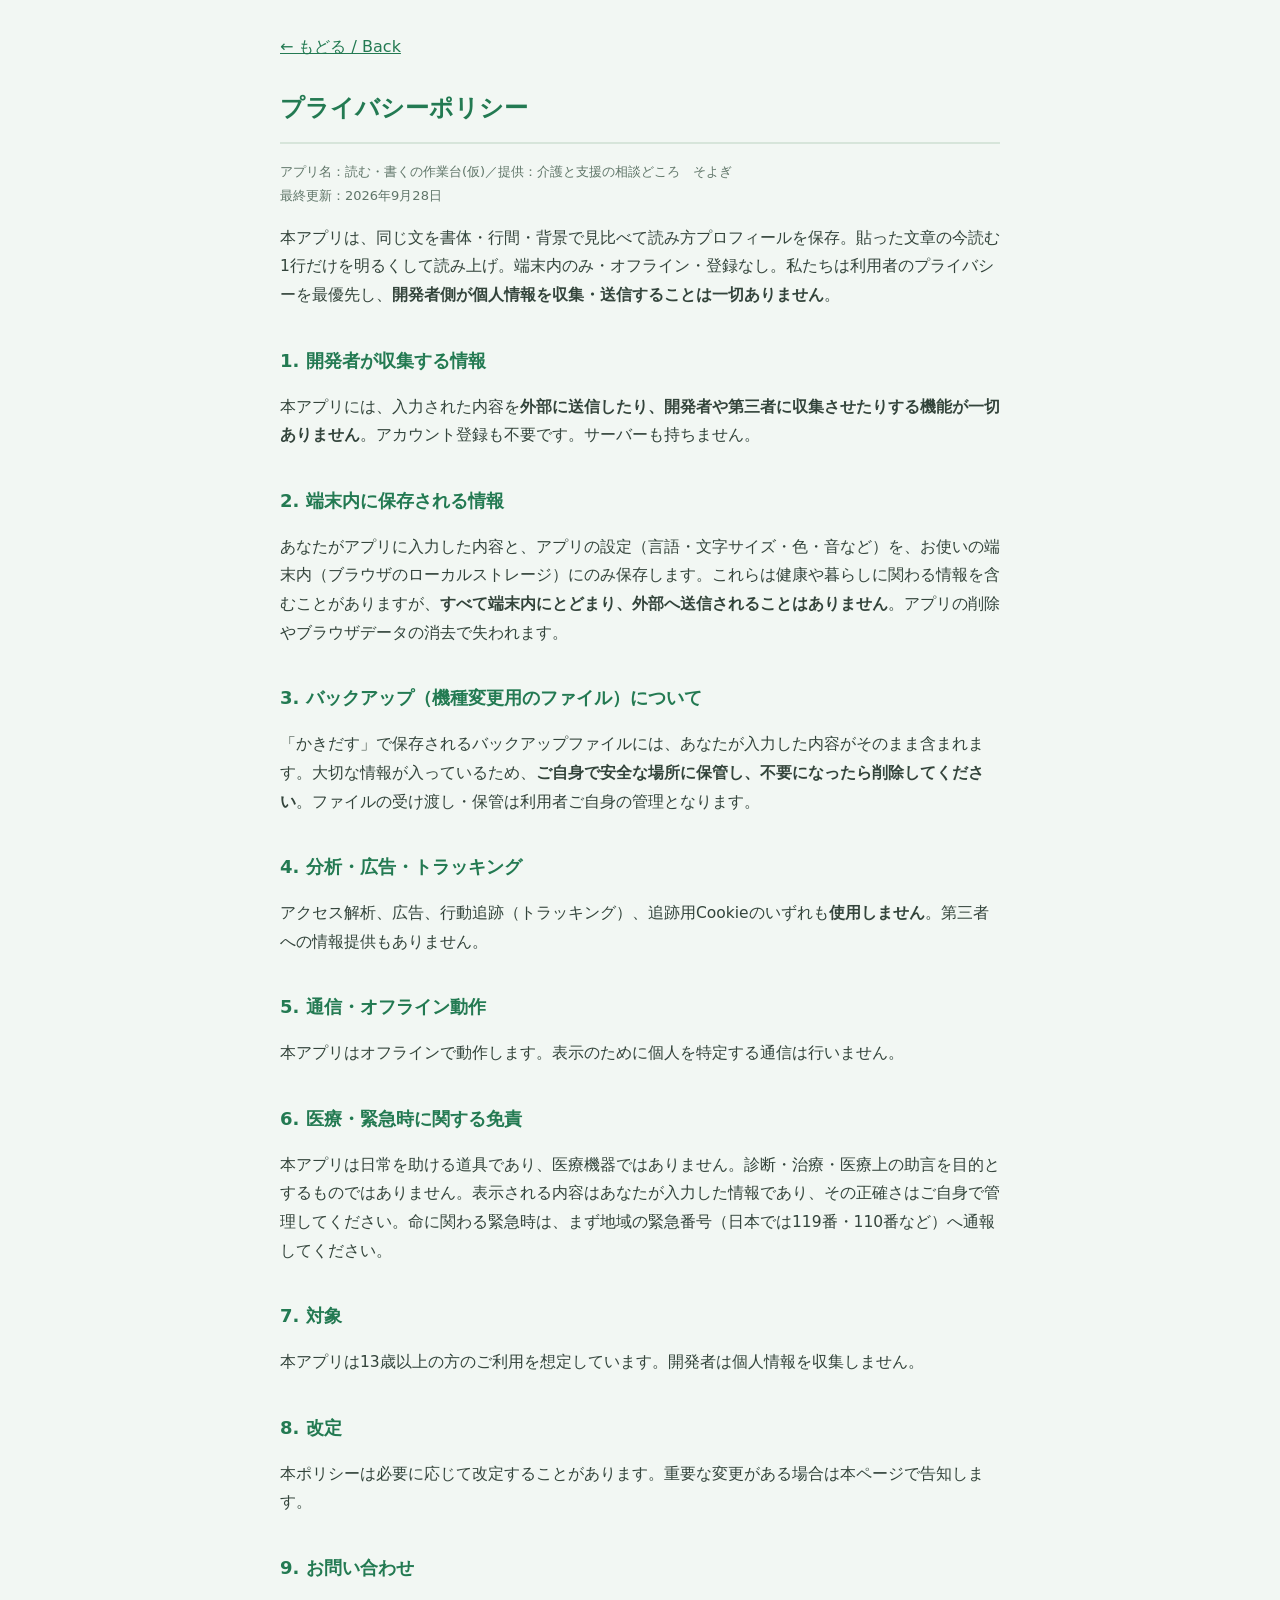
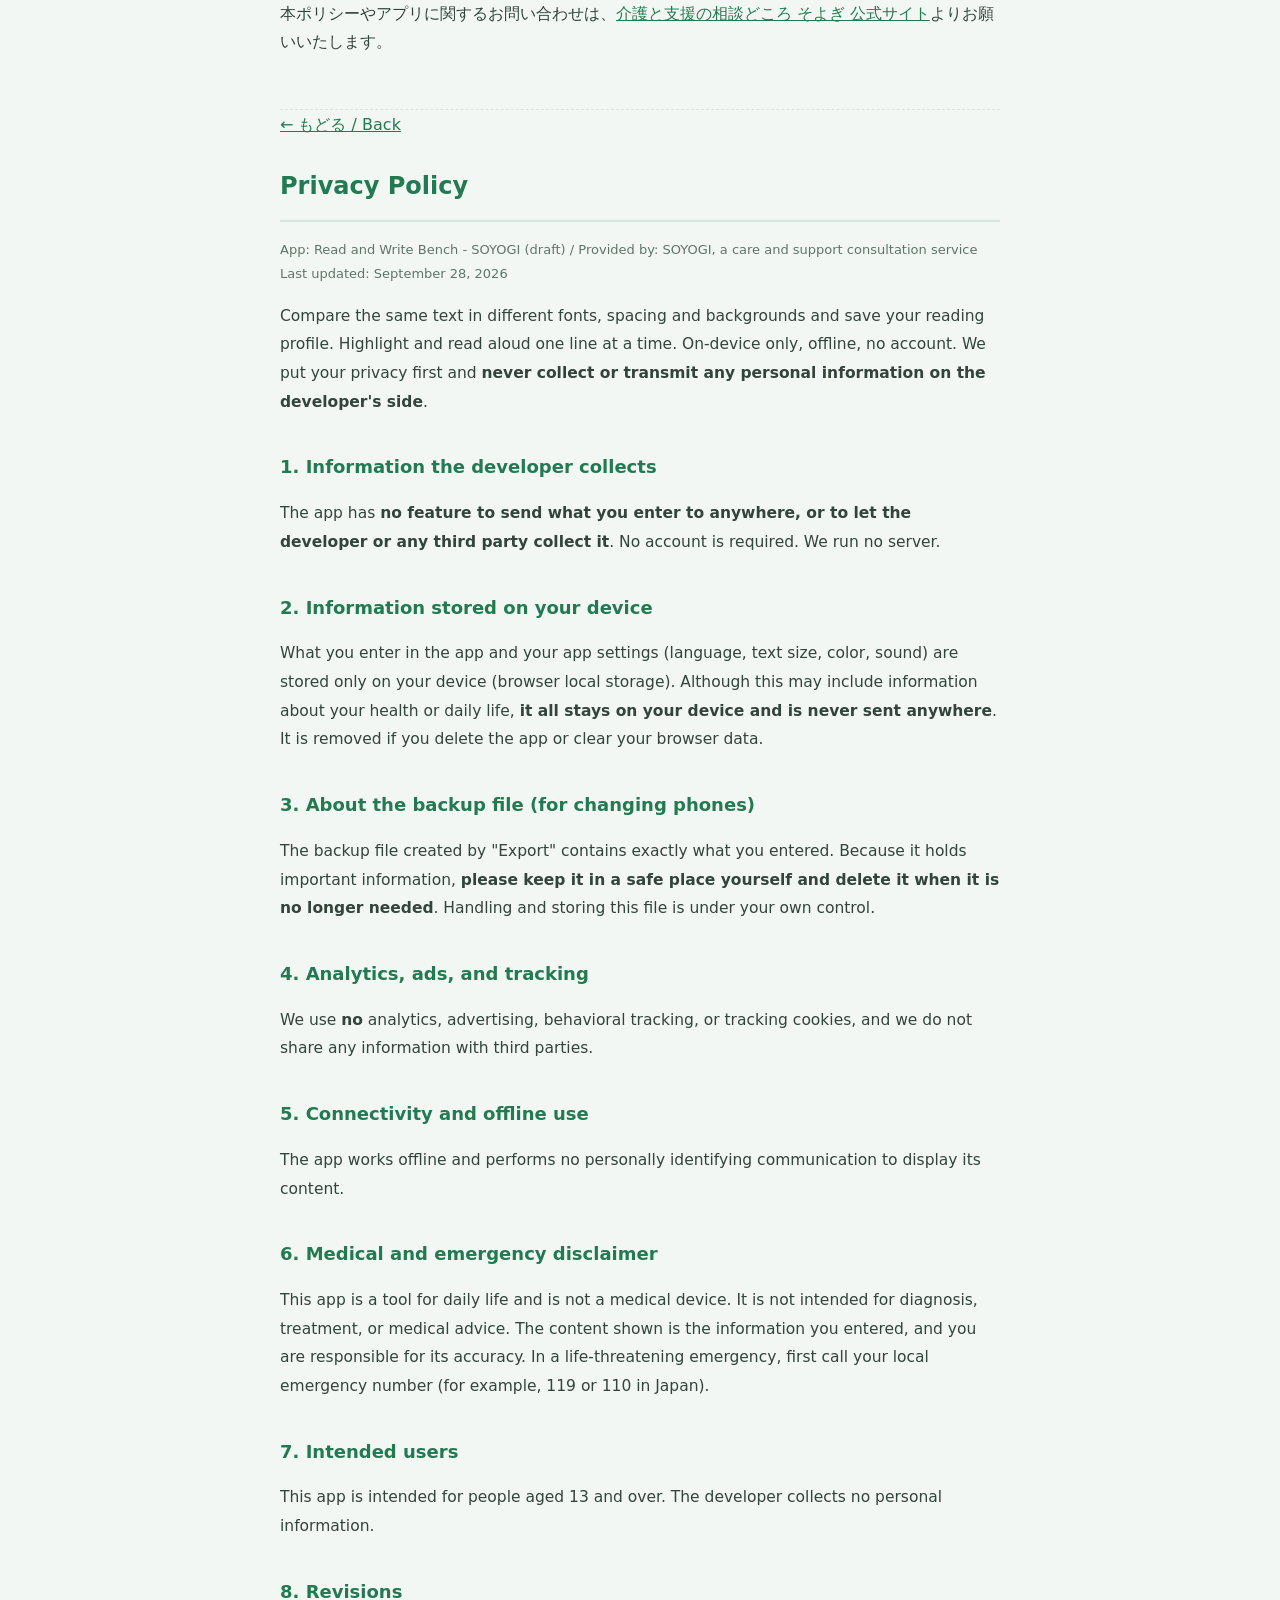
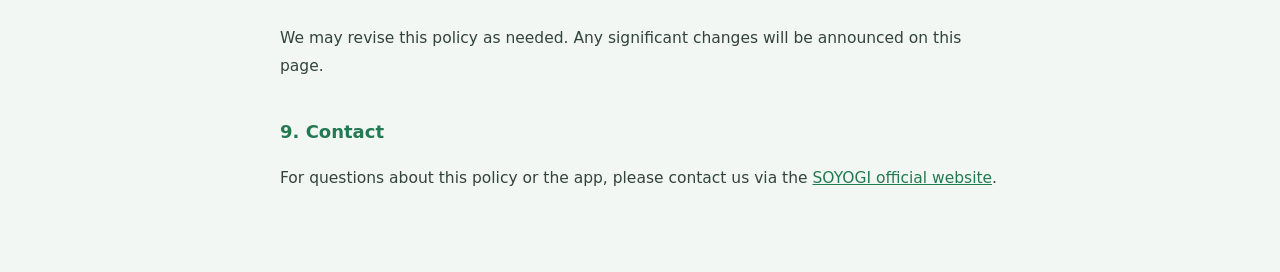
==== privacy.html @ f99ad1e2 "web v0.2.0: 本体から同期 Co-Authored-By: Claude Opus 5.5 <noreply@anthropic.com>" ====
<!DOCTYPE html>
<html lang="ja">
<head>
<meta charset="UTF-8">
<meta name="viewport" content="width=device-width, initial-scale=1.0">
<meta name="theme-color" content="#2e9e6b">
<title>プライバシーポリシー｜読む・書くの作業台(仮)</title>
<style>
  :root{ --brand:#237a52; --ink:#33443b; --soft:#5f7568; --line:#d7e5da; --bg:#f2f7f3; }
  *{box-sizing:border-box;}
  body{ margin:0; background:var(--bg); color:var(--ink); font-family:"Hiragino Kaku Gothic ProN","Yu Gothic UI","Noto Sans JP","Segoe UI",system-ui,sans-serif; line-height:1.85; }
  main{ max-width:760px; margin:0 auto; padding:32px 20px 64px; }
  h1{ font-size:24px; color:var(--brand); border-bottom:2px solid var(--line); padding-bottom:12px; }
  h2{ font-size:18px; color:var(--brand); margin-top:34px; }
  p,li{ font-size:15.5px; }
  ul{ padding-left:22px; }
  .meta{ color:var(--soft); font-size:13px; }
  .back{ display:inline-block; margin-bottom:8px; color:var(--brand); }
  .lang-sep{ margin:52px 0 0; border:0; border-top:1px dashed var(--line); }
  a{ color:var(--brand); }
</style>
</head>
<body>
<main>
  <a class="back" href="./">← もどる / Back</a>
  <h1>プライバシーポリシー</h1>
  <p class="meta">アプリ名：読む・書くの作業台(仮)／提供：介護と支援の相談どころ　そよぎ<br>最終更新：2026年9月28日</p>

  <p>本アプリは、同じ文を書体・行間・背景で見比べて読み方プロフィールを保存。貼った文章の今読む1行だけを明るくして読み上げ。端末内のみ・オフライン・登録なし。私たちは利用者のプライバシーを最優先し、<strong>開発者側が個人情報を収集・送信することは一切ありません</strong>。</p>

  <h2>1. 開発者が収集する情報</h2>
  <p>本アプリには、入力された内容を<strong>外部に送信したり、開発者や第三者に収集させたりする機能が一切ありません</strong>。アカウント登録も不要です。サーバーも持ちません。</p>

  <h2>2. 端末内に保存される情報</h2>
  <!-- BUILDER: このアプリが端末内に保存する情報を具体的に書く(例: 登録した手順・写真・記録・設定) -->
  <p>あなたがアプリに入力した内容と、アプリの設定（言語・文字サイズ・色・音など）を、お使いの端末内（ブラウザのローカルストレージ）にのみ保存します。これらは健康や暮らしに関わる情報を含むことがありますが、<strong>すべて端末内にとどまり、外部へ送信されることはありません</strong>。アプリの削除やブラウザデータの消去で失われます。</p>

  <h2>3. バックアップ（機種変更用のファイル）について</h2>
  <p>「かきだす」で保存されるバックアップファイルには、あなたが入力した内容がそのまま含まれます。大切な情報が入っているため、<strong>ご自身で安全な場所に保管し、不要になったら削除してください</strong>。ファイルの受け渡し・保管は利用者ご自身の管理となります。</p>

  <h2>4. 分析・広告・トラッキング</h2>
  <p>アクセス解析、広告、行動追跡（トラッキング）、追跡用Cookieのいずれも<strong>使用しません</strong>。第三者への情報提供もありません。</p>

  <h2>5. 通信・オフライン動作</h2>
  <p>本アプリはオフラインで動作します。表示のために個人を特定する通信は行いません。</p>

  <h2>6. 医療・緊急時に関する免責</h2>
  <p>本アプリは日常を助ける道具であり、医療機器ではありません。診断・治療・医療上の助言を目的とするものではありません。表示される内容はあなたが入力した情報であり、その正確さはご自身で管理してください。命に関わる緊急時は、まず地域の緊急番号（日本では119番・110番など）へ通報してください。</p>

  <h2>7. 対象</h2>
  <p>本アプリは13歳以上の方のご利用を想定しています。開発者は個人情報を収集しません。</p>

  <h2>8. 改定</h2>
  <p>本ポリシーは必要に応じて改定することがあります。重要な変更がある場合は本ページで告知します。</p>

  <h2>9. お問い合わせ</h2>
  <p>本ポリシーやアプリに関するお問い合わせは、<a href="https://soudansoyogi.com/" target="_blank" rel="noopener noreferrer">介護と支援の相談どころ そよぎ 公式サイト</a>よりお願いいたします。</p>

  <hr class="lang-sep">

  <a class="back" href="./">← もどる / Back</a>
  <h1>Privacy Policy</h1>
  <p class="meta">App: Read and Write Bench - SOYOGI (draft) / Provided by: SOYOGI, a care and support consultation service<br>Last updated: September 28, 2026</p>

  <p>Compare the same text in different fonts, spacing and backgrounds and save your reading profile. Highlight and read aloud one line at a time. On-device only, offline, no account. We put your privacy first and <strong>never collect or transmit any personal information on the developer's side</strong>.</p>

  <h2>1. Information the developer collects</h2>
  <p>The app has <strong>no feature to send what you enter to anywhere, or to let the developer or any third party collect it</strong>. No account is required. We run no server.</p>

  <h2>2. Information stored on your device</h2>
  <!-- BUILDER: list concretely what this app stores on the device -->
  <p>What you enter in the app and your app settings (language, text size, color, sound) are stored only on your device (browser local storage). Although this may include information about your health or daily life, <strong>it all stays on your device and is never sent anywhere</strong>. It is removed if you delete the app or clear your browser data.</p>

  <h2>3. About the backup file (for changing phones)</h2>
  <p>The backup file created by "Export" contains exactly what you entered. Because it holds important information, <strong>please keep it in a safe place yourself and delete it when it is no longer needed</strong>. Handling and storing this file is under your own control.</p>

  <h2>4. Analytics, ads, and tracking</h2>
  <p>We use <strong>no</strong> analytics, advertising, behavioral tracking, or tracking cookies, and we do not share any information with third parties.</p>

  <h2>5. Connectivity and offline use</h2>
  <p>The app works offline and performs no personally identifying communication to display its content.</p>

  <h2>6. Medical and emergency disclaimer</h2>
  <p>This app is a tool for daily life and is not a medical device. It is not intended for diagnosis, treatment, or medical advice. The content shown is the information you entered, and you are responsible for its accuracy. In a life-threatening emergency, first call your local emergency number (for example, 119 or 110 in Japan).</p>

  <h2>7. Intended users</h2>
  <p>This app is intended for people aged 13 and over. The developer collects no personal information.</p>

  <h2>8. Revisions</h2>
  <p>We may revise this policy as needed. Any significant changes will be announced on this page.</p>

  <h2>9. Contact</h2>
  <p>For questions about this policy or the app, please contact us via the <a href="https://soudansoyogi.com/" target="_blank" rel="noopener noreferrer">SOYOGI official website</a>.</p>
</main>
</body>
</html>
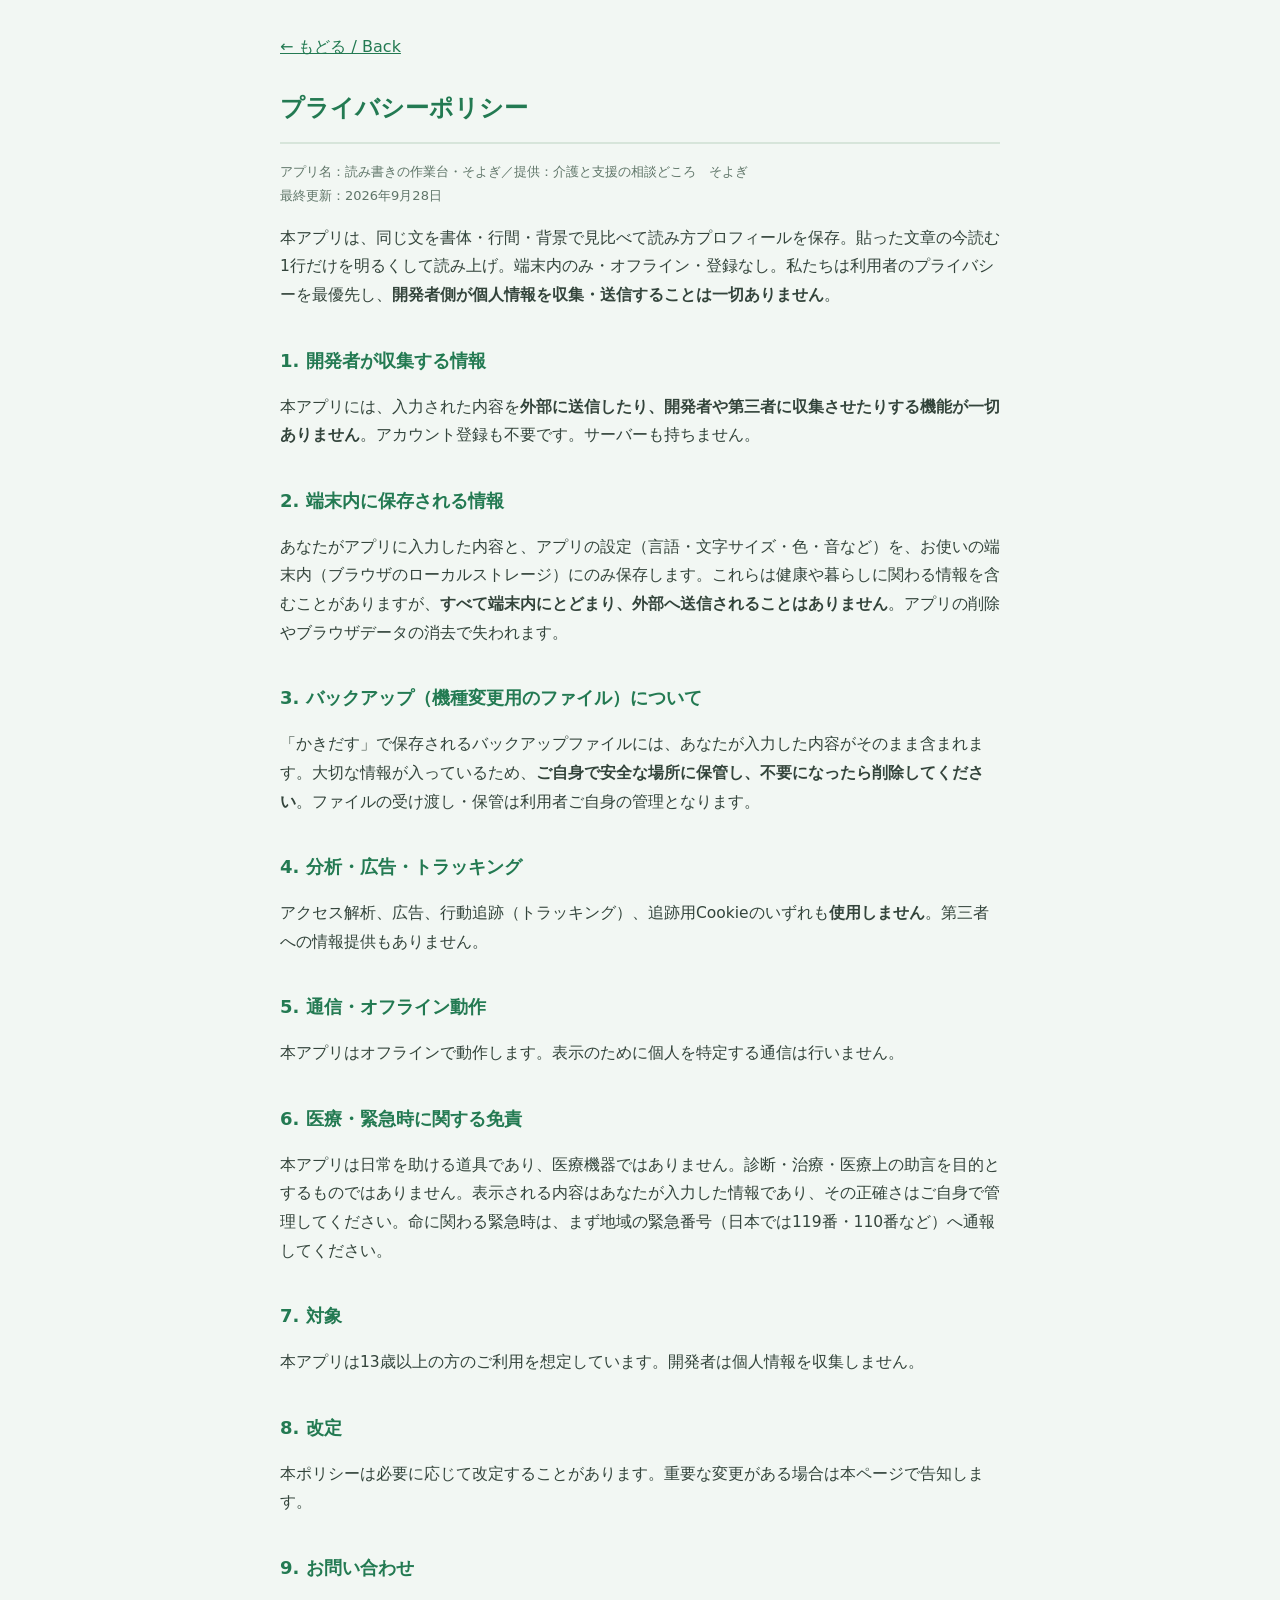
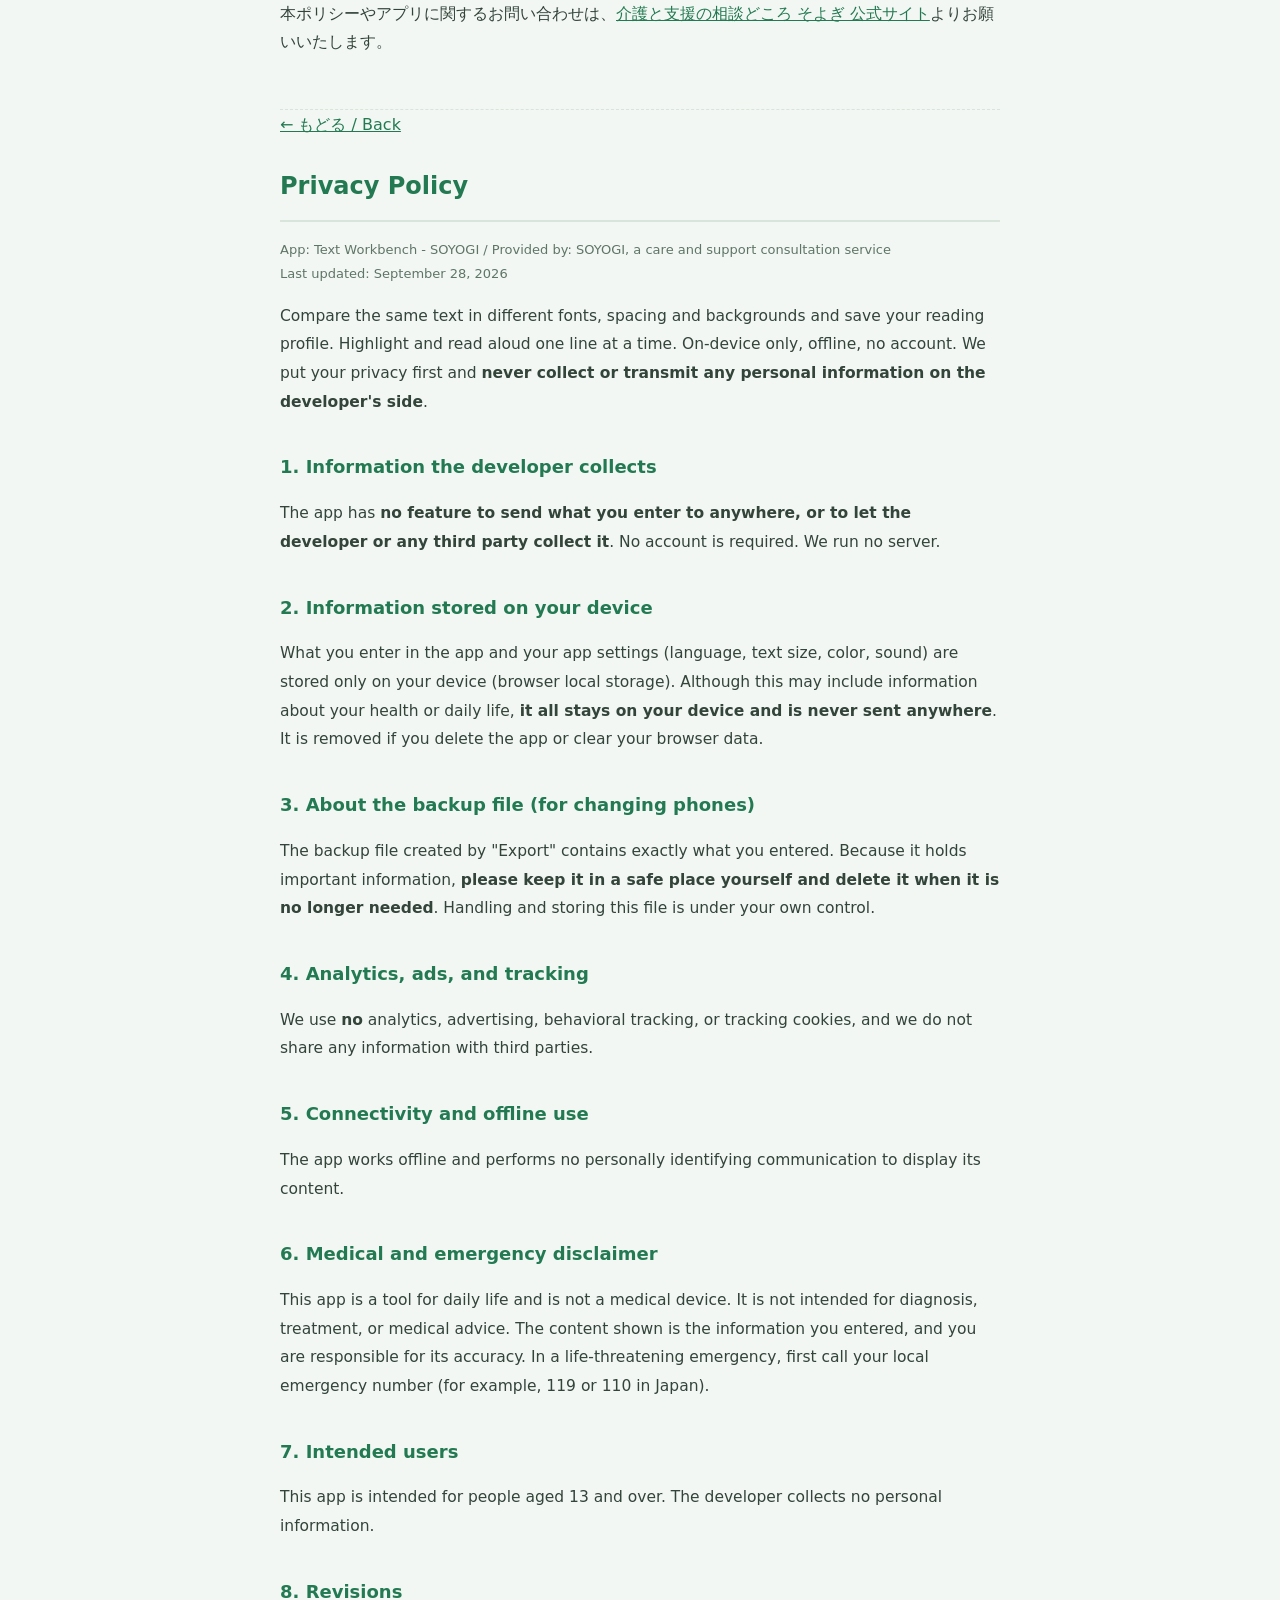
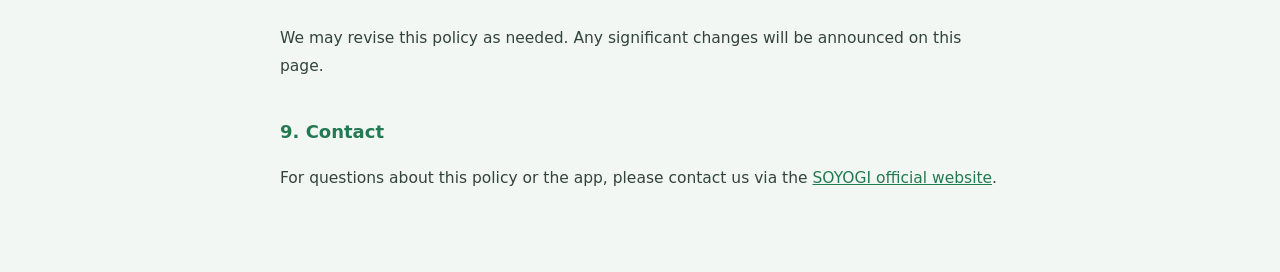
==== commit 7caf412c: "web v0.3.0: 本体から同期 Co-Authored-By: Claude Opus 5.5 <noreply@anthropic.com>" ====
--- a/privacy.html
+++ b/privacy.html
@@ -4,7 +4,7 @@
 <meta charset="UTF-8">
 <meta name="viewport" content="width=device-width, initial-scale=1.0">
 <meta name="theme-color" content="#2e9e6b">
-<title>プライバシーポリシー｜読む・書くの作業台(仮)</title>
+<title>プライバシーポリシー｜読み書きの作業台・そよぎ</title>
 <style>
   :root{ --brand:#237a52; --ink:#33443b; --soft:#5f7568; --line:#d7e5da; --bg:#f2f7f3; }
   *{box-sizing:border-box;}
@@ -24,7 +24,7 @@
 <main>
   <a class="back" href="./">← もどる / Back</a>
   <h1>プライバシーポリシー</h1>
-  <p class="meta">アプリ名：読む・書くの作業台(仮)／提供：介護と支援の相談どころ　そよぎ<br>最終更新：2026年9月28日</p>
+  <p class="meta">アプリ名：読み書きの作業台・そよぎ／提供：介護と支援の相談どころ　そよぎ<br>最終更新：2026年9月28日</p>
 
   <p>本アプリは、同じ文を書体・行間・背景で見比べて読み方プロフィールを保存。貼った文章の今読む1行だけを明るくして読み上げ。端末内のみ・オフライン・登録なし。私たちは利用者のプライバシーを最優先し、<strong>開発者側が個人情報を収集・送信することは一切ありません</strong>。</p>
 
@@ -60,7 +60,7 @@
 
   <a class="back" href="./">← もどる / Back</a>
   <h1>Privacy Policy</h1>
-  <p class="meta">App: Read and Write Bench - SOYOGI (draft) / Provided by: SOYOGI, a care and support consultation service<br>Last updated: September 28, 2026</p>
+  <p class="meta">App: Text Workbench - SOYOGI / Provided by: SOYOGI, a care and support consultation service<br>Last updated: September 28, 2026</p>
 
   <p>Compare the same text in different fonts, spacing and backgrounds and save your reading profile. Highlight and read aloud one line at a time. On-device only, offline, no account. We put your privacy first and <strong>never collect or transmit any personal information on the developer's side</strong>.</p>
 
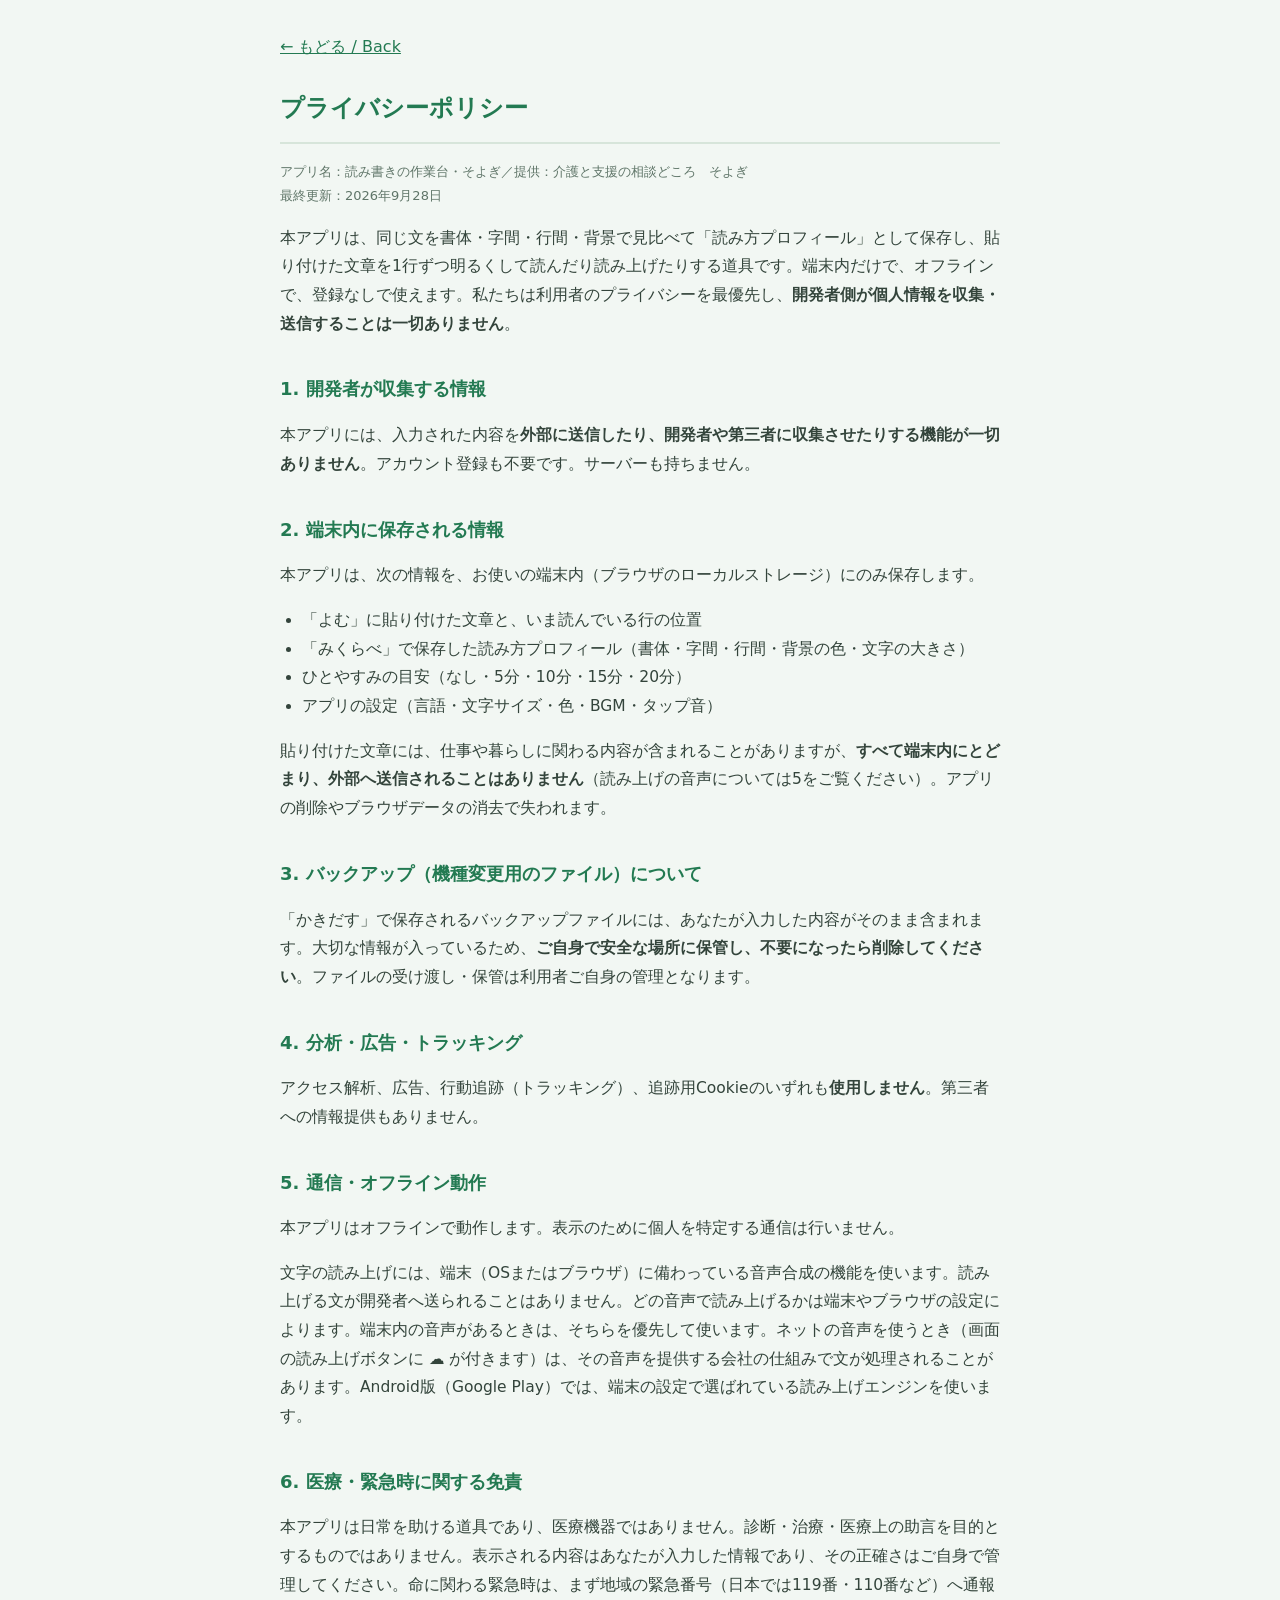
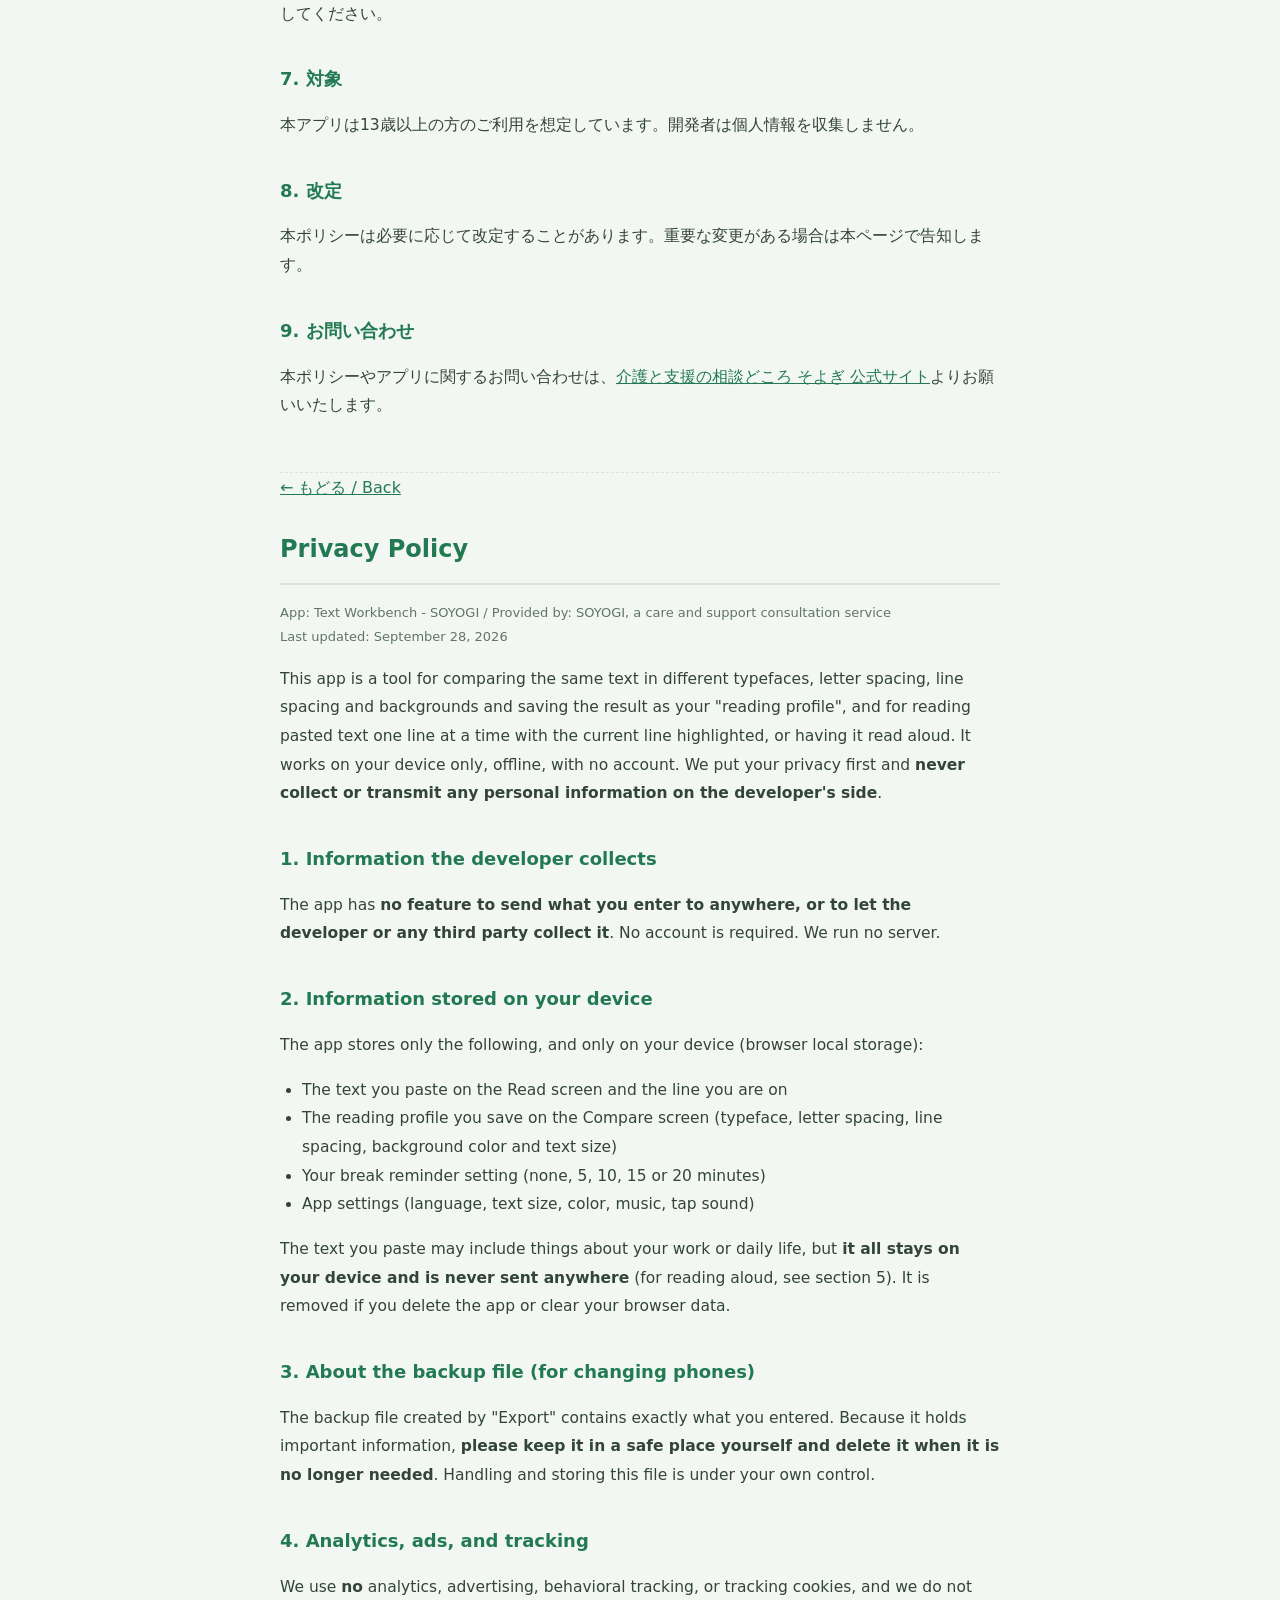
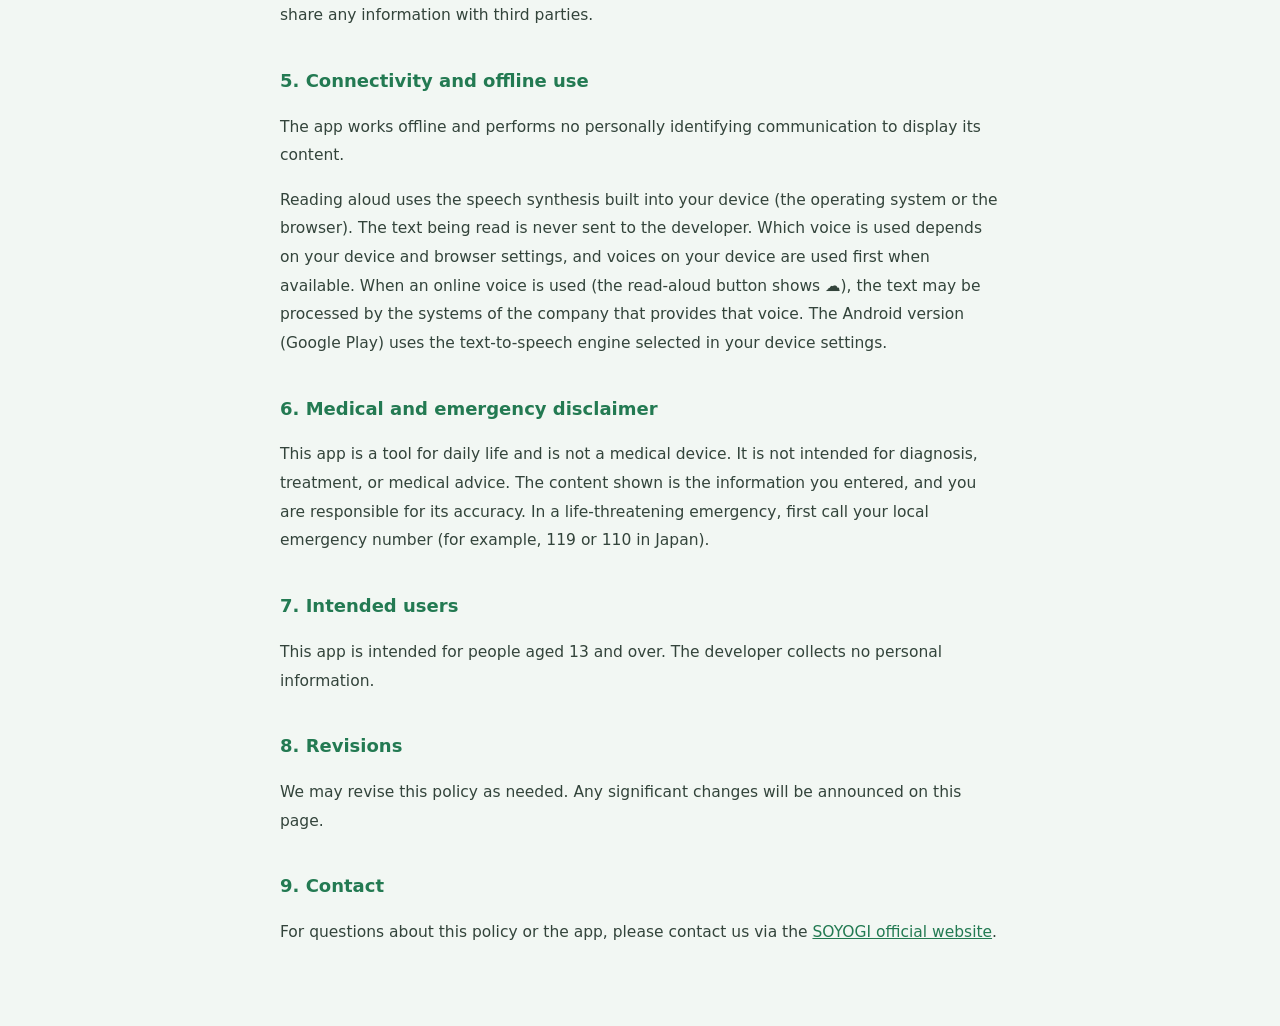
==== commit 1a204f6c: "web v0.3.1: 本体から同期 Co-Authored-By: Claude Opus 5.5 <noreply@anthropic.com>" ====
--- a/privacy.html
+++ b/privacy.html
@@ -26,14 +26,20 @@
   <h1>プライバシーポリシー</h1>
   <p class="meta">アプリ名：読み書きの作業台・そよぎ／提供：介護と支援の相談どころ　そよぎ<br>最終更新：2026年9月28日</p>
 
-  <p>本アプリは、同じ文を書体・行間・背景で見比べて読み方プロフィールを保存。貼った文章の今読む1行だけを明るくして読み上げ。端末内のみ・オフライン・登録なし。私たちは利用者のプライバシーを最優先し、<strong>開発者側が個人情報を収集・送信することは一切ありません</strong>。</p>
+  <p>本アプリは、同じ文を書体・字間・行間・背景で見比べて「読み方プロフィール」として保存し、貼り付けた文章を1行ずつ明るくして読んだり読み上げたりする道具です。端末内だけで、オフラインで、登録なしで使えます。私たちは利用者のプライバシーを最優先し、<strong>開発者側が個人情報を収集・送信することは一切ありません</strong>。</p>
 
   <h2>1. 開発者が収集する情報</h2>
   <p>本アプリには、入力された内容を<strong>外部に送信したり、開発者や第三者に収集させたりする機能が一切ありません</strong>。アカウント登録も不要です。サーバーも持ちません。</p>
 
   <h2>2. 端末内に保存される情報</h2>
-  <!-- BUILDER: このアプリが端末内に保存する情報を具体的に書く(例: 登録した手順・写真・記録・設定) -->
-  <p>あなたがアプリに入力した内容と、アプリの設定（言語・文字サイズ・色・音など）を、お使いの端末内（ブラウザのローカルストレージ）にのみ保存します。これらは健康や暮らしに関わる情報を含むことがありますが、<strong>すべて端末内にとどまり、外部へ送信されることはありません</strong>。アプリの削除やブラウザデータの消去で失われます。</p>
+  <p>本アプリは、次の情報を、お使いの端末内（ブラウザのローカルストレージ）にのみ保存します。</p>
+  <ul>
+    <li>「よむ」に貼り付けた文章と、いま読んでいる行の位置</li>
+    <li>「みくらべ」で保存した読み方プロフィール（書体・字間・行間・背景の色・文字の大きさ）</li>
+    <li>ひとやすみの目安（なし・5分・10分・15分・20分）</li>
+    <li>アプリの設定（言語・文字サイズ・色・BGM・タップ音）</li>
+  </ul>
+  <p>貼り付けた文章には、仕事や暮らしに関わる内容が含まれることがありますが、<strong>すべて端末内にとどまり、外部へ送信されることはありません</strong>（読み上げの音声については5をご覧ください）。アプリの削除やブラウザデータの消去で失われます。</p>
 
   <h2>3. バックアップ（機種変更用のファイル）について</h2>
   <p>「かきだす」で保存されるバックアップファイルには、あなたが入力した内容がそのまま含まれます。大切な情報が入っているため、<strong>ご自身で安全な場所に保管し、不要になったら削除してください</strong>。ファイルの受け渡し・保管は利用者ご自身の管理となります。</p>
@@ -43,6 +49,7 @@
 
   <h2>5. 通信・オフライン動作</h2>
   <p>本アプリはオフラインで動作します。表示のために個人を特定する通信は行いません。</p>
+  <p>文字の読み上げには、端末（OSまたはブラウザ）に備わっている音声合成の機能を使います。読み上げる文が開発者へ送られることはありません。どの音声で読み上げるかは端末やブラウザの設定によります。端末内の音声があるときは、そちらを優先して使います。ネットの音声を使うとき（画面の読み上げボタンに ☁ が付きます）は、その音声を提供する会社の仕組みで文が処理されることがあります。Android版（Google Play）では、端末の設定で選ばれている読み上げエンジンを使います。</p>
 
   <h2>6. 医療・緊急時に関する免責</h2>
   <p>本アプリは日常を助ける道具であり、医療機器ではありません。診断・治療・医療上の助言を目的とするものではありません。表示される内容はあなたが入力した情報であり、その正確さはご自身で管理してください。命に関わる緊急時は、まず地域の緊急番号（日本では119番・110番など）へ通報してください。</p>
@@ -62,14 +69,20 @@
   <h1>Privacy Policy</h1>
   <p class="meta">App: Text Workbench - SOYOGI / Provided by: SOYOGI, a care and support consultation service<br>Last updated: September 28, 2026</p>
 
-  <p>Compare the same text in different fonts, spacing and backgrounds and save your reading profile. Highlight and read aloud one line at a time. On-device only, offline, no account. We put your privacy first and <strong>never collect or transmit any personal information on the developer's side</strong>.</p>
+  <p>This app is a tool for comparing the same text in different typefaces, letter spacing, line spacing and backgrounds and saving the result as your "reading profile", and for reading pasted text one line at a time with the current line highlighted, or having it read aloud. It works on your device only, offline, with no account. We put your privacy first and <strong>never collect or transmit any personal information on the developer's side</strong>.</p>
 
   <h2>1. Information the developer collects</h2>
   <p>The app has <strong>no feature to send what you enter to anywhere, or to let the developer or any third party collect it</strong>. No account is required. We run no server.</p>
 
   <h2>2. Information stored on your device</h2>
-  <!-- BUILDER: list concretely what this app stores on the device -->
-  <p>What you enter in the app and your app settings (language, text size, color, sound) are stored only on your device (browser local storage). Although this may include information about your health or daily life, <strong>it all stays on your device and is never sent anywhere</strong>. It is removed if you delete the app or clear your browser data.</p>
+  <p>The app stores only the following, and only on your device (browser local storage):</p>
+  <ul>
+    <li>The text you paste on the Read screen and the line you are on</li>
+    <li>The reading profile you save on the Compare screen (typeface, letter spacing, line spacing, background color and text size)</li>
+    <li>Your break reminder setting (none, 5, 10, 15 or 20 minutes)</li>
+    <li>App settings (language, text size, color, music, tap sound)</li>
+  </ul>
+  <p>The text you paste may include things about your work or daily life, but <strong>it all stays on your device and is never sent anywhere</strong> (for reading aloud, see section 5). It is removed if you delete the app or clear your browser data.</p>
 
   <h2>3. About the backup file (for changing phones)</h2>
   <p>The backup file created by "Export" contains exactly what you entered. Because it holds important information, <strong>please keep it in a safe place yourself and delete it when it is no longer needed</strong>. Handling and storing this file is under your own control.</p>
@@ -79,6 +92,7 @@
 
   <h2>5. Connectivity and offline use</h2>
   <p>The app works offline and performs no personally identifying communication to display its content.</p>
+  <p>Reading aloud uses the speech synthesis built into your device (the operating system or the browser). The text being read is never sent to the developer. Which voice is used depends on your device and browser settings, and voices on your device are used first when available. When an online voice is used (the read-aloud button shows ☁), the text may be processed by the systems of the company that provides that voice. The Android version (Google Play) uses the text-to-speech engine selected in your device settings.</p>
 
   <h2>6. Medical and emergency disclaimer</h2>
   <p>This app is a tool for daily life and is not a medical device. It is not intended for diagnosis, treatment, or medical advice. The content shown is the information you entered, and you are responsible for its accuracy. In a life-threatening emergency, first call your local emergency number (for example, 119 or 110 in Japan).</p>
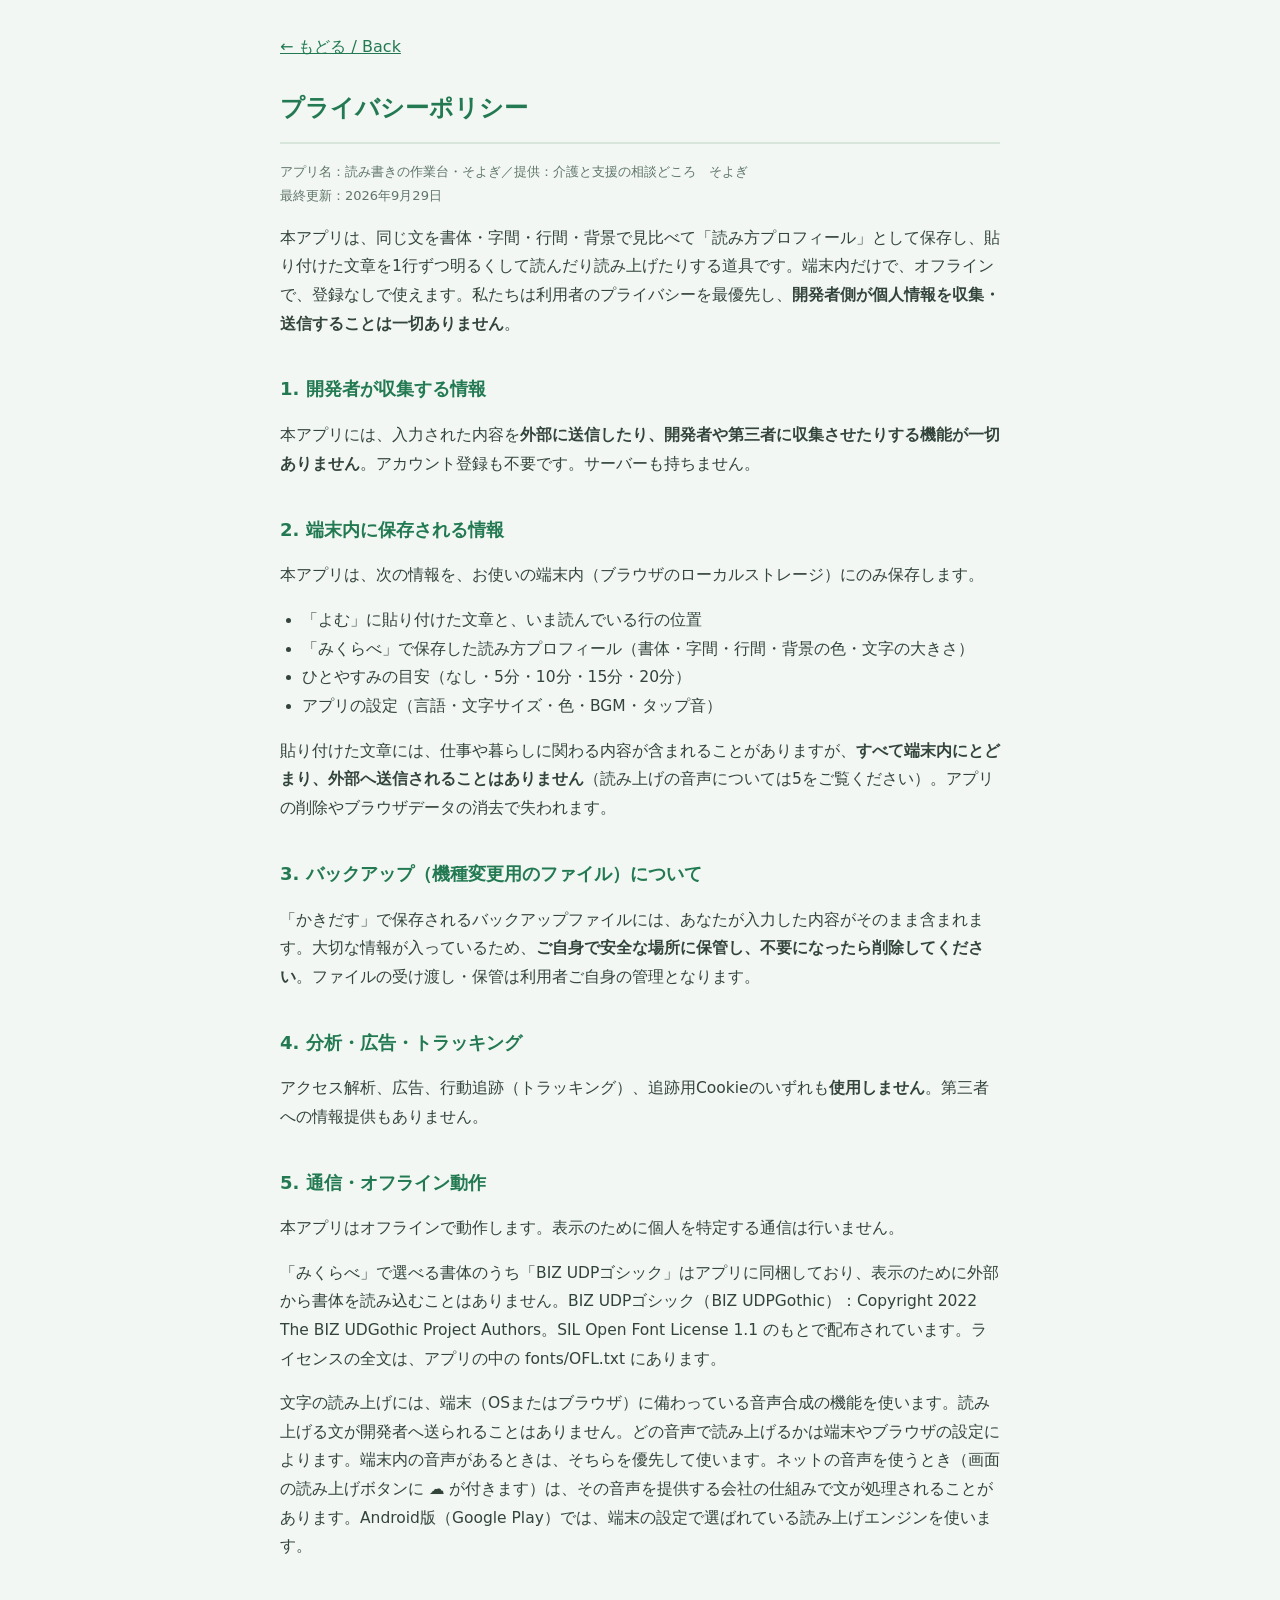
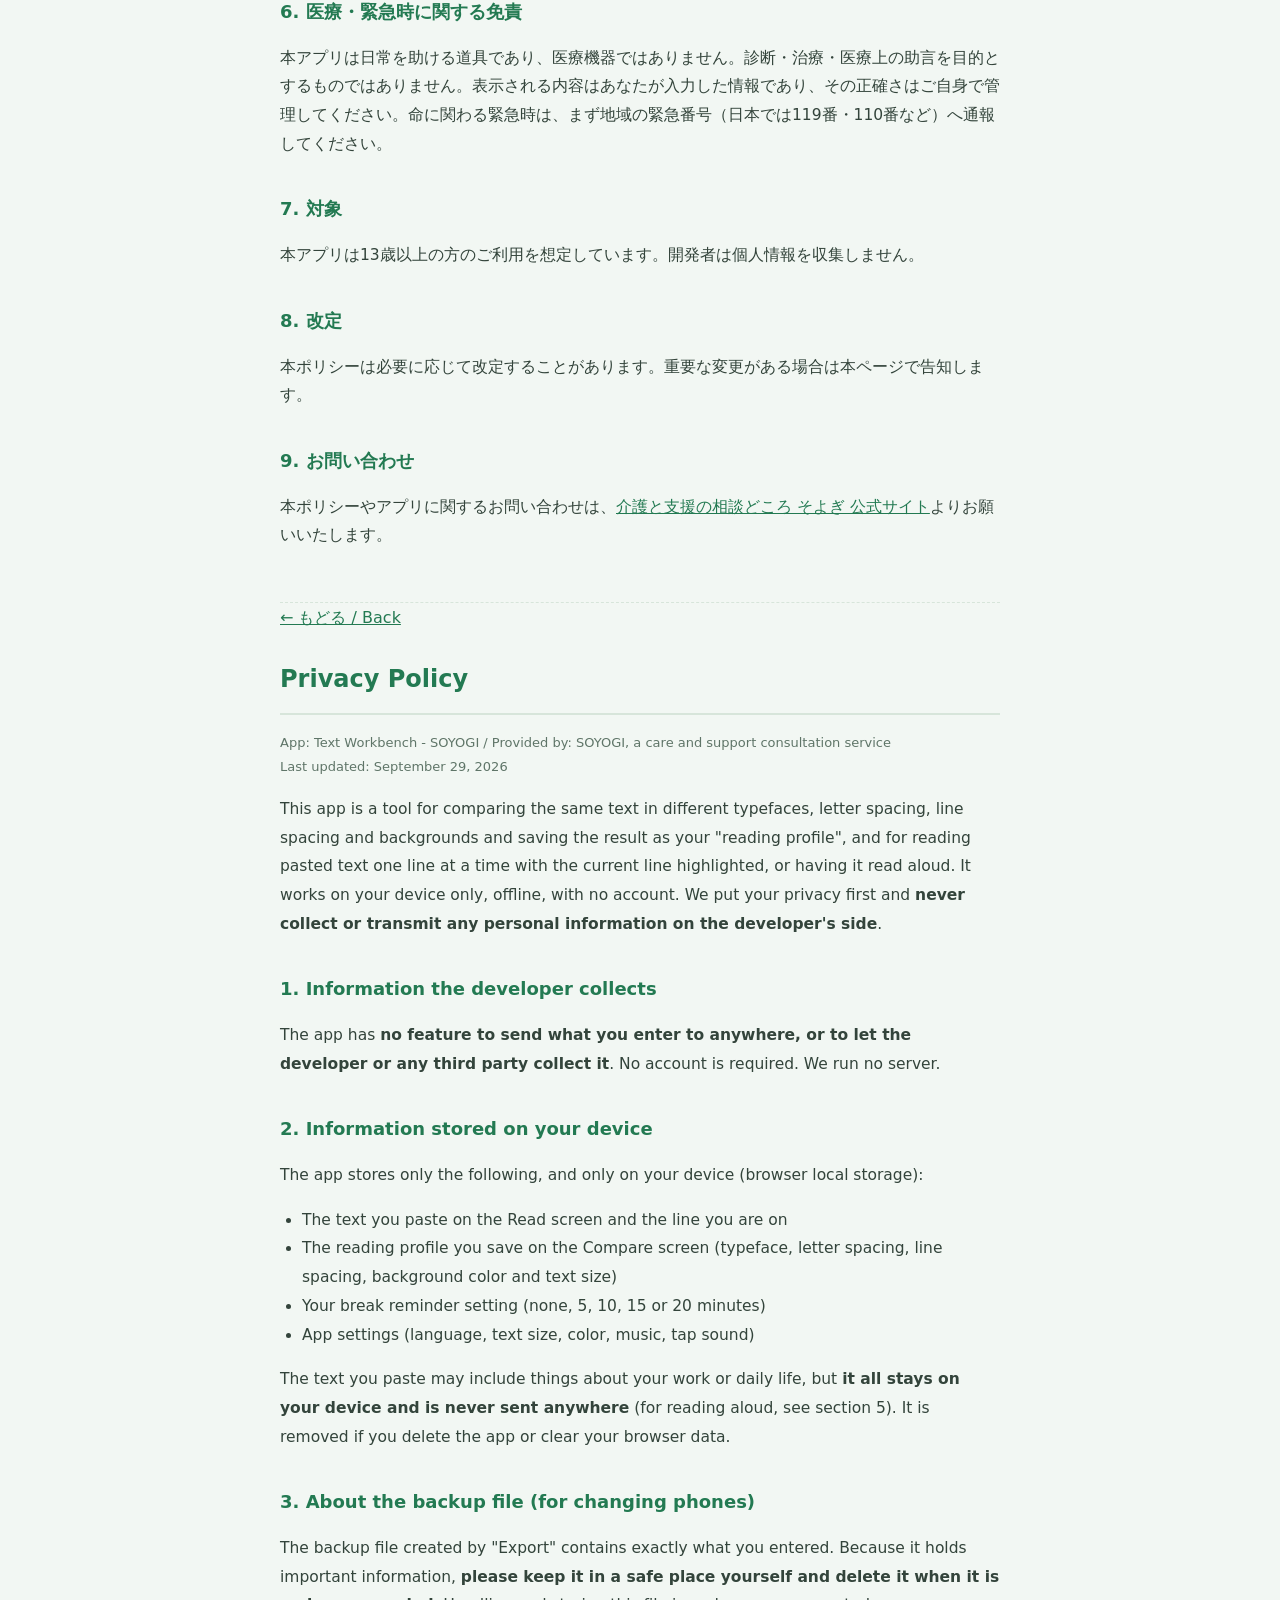
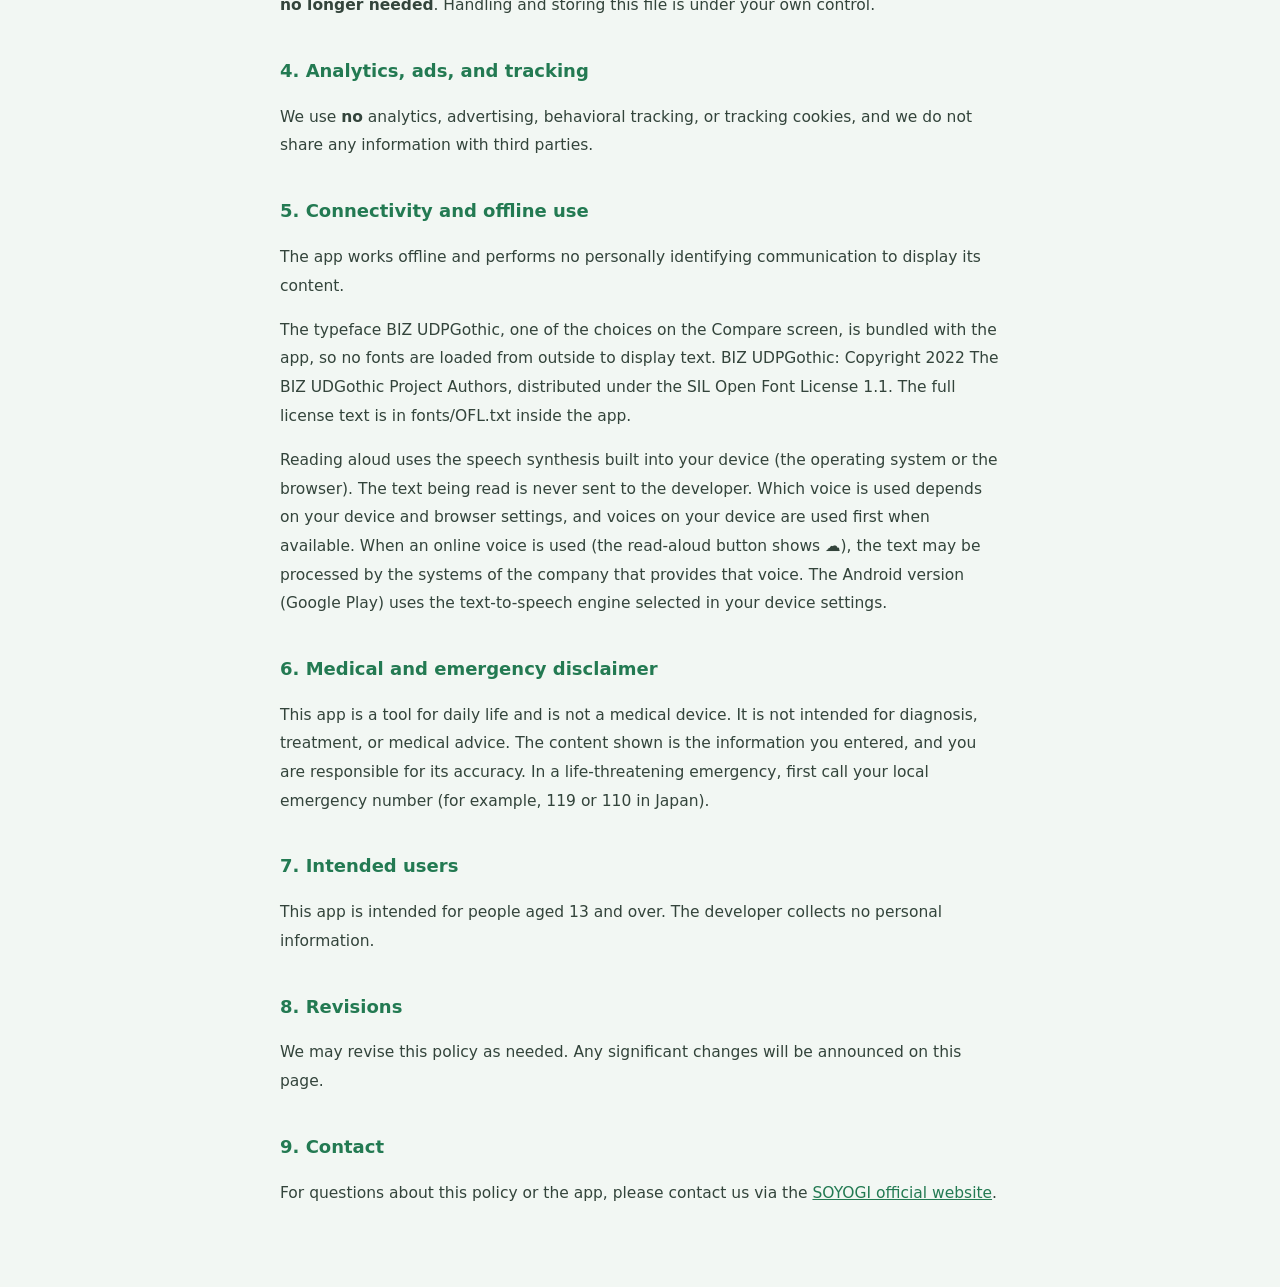
==== commit 79897cf6: "web v0.3.2: 本体から同期 Co-Authored-By: Claude Opus 5.5 <noreply@anthropic.com>" ====
--- a/privacy.html
+++ b/privacy.html
@@ -5,6 +5,7 @@
 <meta name="viewport" content="width=device-width, initial-scale=1.0">
 <meta name="theme-color" content="#2e9e6b">
 <title>プライバシーポリシー｜読み書きの作業台・そよぎ</title>
+<link rel="icon" href="icons/icon-192.png">
 <style>
   :root{ --brand:#237a52; --ink:#33443b; --soft:#5f7568; --line:#d7e5da; --bg:#f2f7f3; }
   *{box-sizing:border-box;}
@@ -24,7 +25,7 @@
 <main>
   <a class="back" href="./">← もどる / Back</a>
   <h1>プライバシーポリシー</h1>
-  <p class="meta">アプリ名：読み書きの作業台・そよぎ／提供：介護と支援の相談どころ　そよぎ<br>最終更新：2026年9月28日</p>
+  <p class="meta">アプリ名：読み書きの作業台・そよぎ／提供：介護と支援の相談どころ　そよぎ<br>最終更新：2026年9月29日</p>
 
   <p>本アプリは、同じ文を書体・字間・行間・背景で見比べて「読み方プロフィール」として保存し、貼り付けた文章を1行ずつ明るくして読んだり読み上げたりする道具です。端末内だけで、オフラインで、登録なしで使えます。私たちは利用者のプライバシーを最優先し、<strong>開発者側が個人情報を収集・送信することは一切ありません</strong>。</p>
 
@@ -49,6 +50,7 @@
 
   <h2>5. 通信・オフライン動作</h2>
   <p>本アプリはオフラインで動作します。表示のために個人を特定する通信は行いません。</p>
+  <p>「みくらべ」で選べる書体のうち「BIZ UDPゴシック」はアプリに同梱しており、表示のために外部から書体を読み込むことはありません。BIZ UDPゴシック（BIZ UDPGothic）：Copyright 2022 The BIZ UDGothic Project Authors。SIL Open Font License 1.1 のもとで配布されています。ライセンスの全文は、アプリの中の fonts/OFL.txt にあります。</p>
   <p>文字の読み上げには、端末（OSまたはブラウザ）に備わっている音声合成の機能を使います。読み上げる文が開発者へ送られることはありません。どの音声で読み上げるかは端末やブラウザの設定によります。端末内の音声があるときは、そちらを優先して使います。ネットの音声を使うとき（画面の読み上げボタンに ☁ が付きます）は、その音声を提供する会社の仕組みで文が処理されることがあります。Android版（Google Play）では、端末の設定で選ばれている読み上げエンジンを使います。</p>
 
   <h2>6. 医療・緊急時に関する免責</h2>
@@ -67,7 +69,7 @@
 
   <a class="back" href="./">← もどる / Back</a>
   <h1>Privacy Policy</h1>
-  <p class="meta">App: Text Workbench - SOYOGI / Provided by: SOYOGI, a care and support consultation service<br>Last updated: September 28, 2026</p>
+  <p class="meta">App: Text Workbench - SOYOGI / Provided by: SOYOGI, a care and support consultation service<br>Last updated: September 29, 2026</p>
 
   <p>This app is a tool for comparing the same text in different typefaces, letter spacing, line spacing and backgrounds and saving the result as your "reading profile", and for reading pasted text one line at a time with the current line highlighted, or having it read aloud. It works on your device only, offline, with no account. We put your privacy first and <strong>never collect or transmit any personal information on the developer's side</strong>.</p>
 
@@ -92,6 +94,7 @@
 
   <h2>5. Connectivity and offline use</h2>
   <p>The app works offline and performs no personally identifying communication to display its content.</p>
+  <p>The typeface BIZ UDPGothic, one of the choices on the Compare screen, is bundled with the app, so no fonts are loaded from outside to display text. BIZ UDPGothic: Copyright 2022 The BIZ UDGothic Project Authors, distributed under the SIL Open Font License 1.1. The full license text is in fonts/OFL.txt inside the app.</p>
   <p>Reading aloud uses the speech synthesis built into your device (the operating system or the browser). The text being read is never sent to the developer. Which voice is used depends on your device and browser settings, and voices on your device are used first when available. When an online voice is used (the read-aloud button shows ☁), the text may be processed by the systems of the company that provides that voice. The Android version (Google Play) uses the text-to-speech engine selected in your device settings.</p>
 
   <h2>6. Medical and emergency disclaimer</h2>
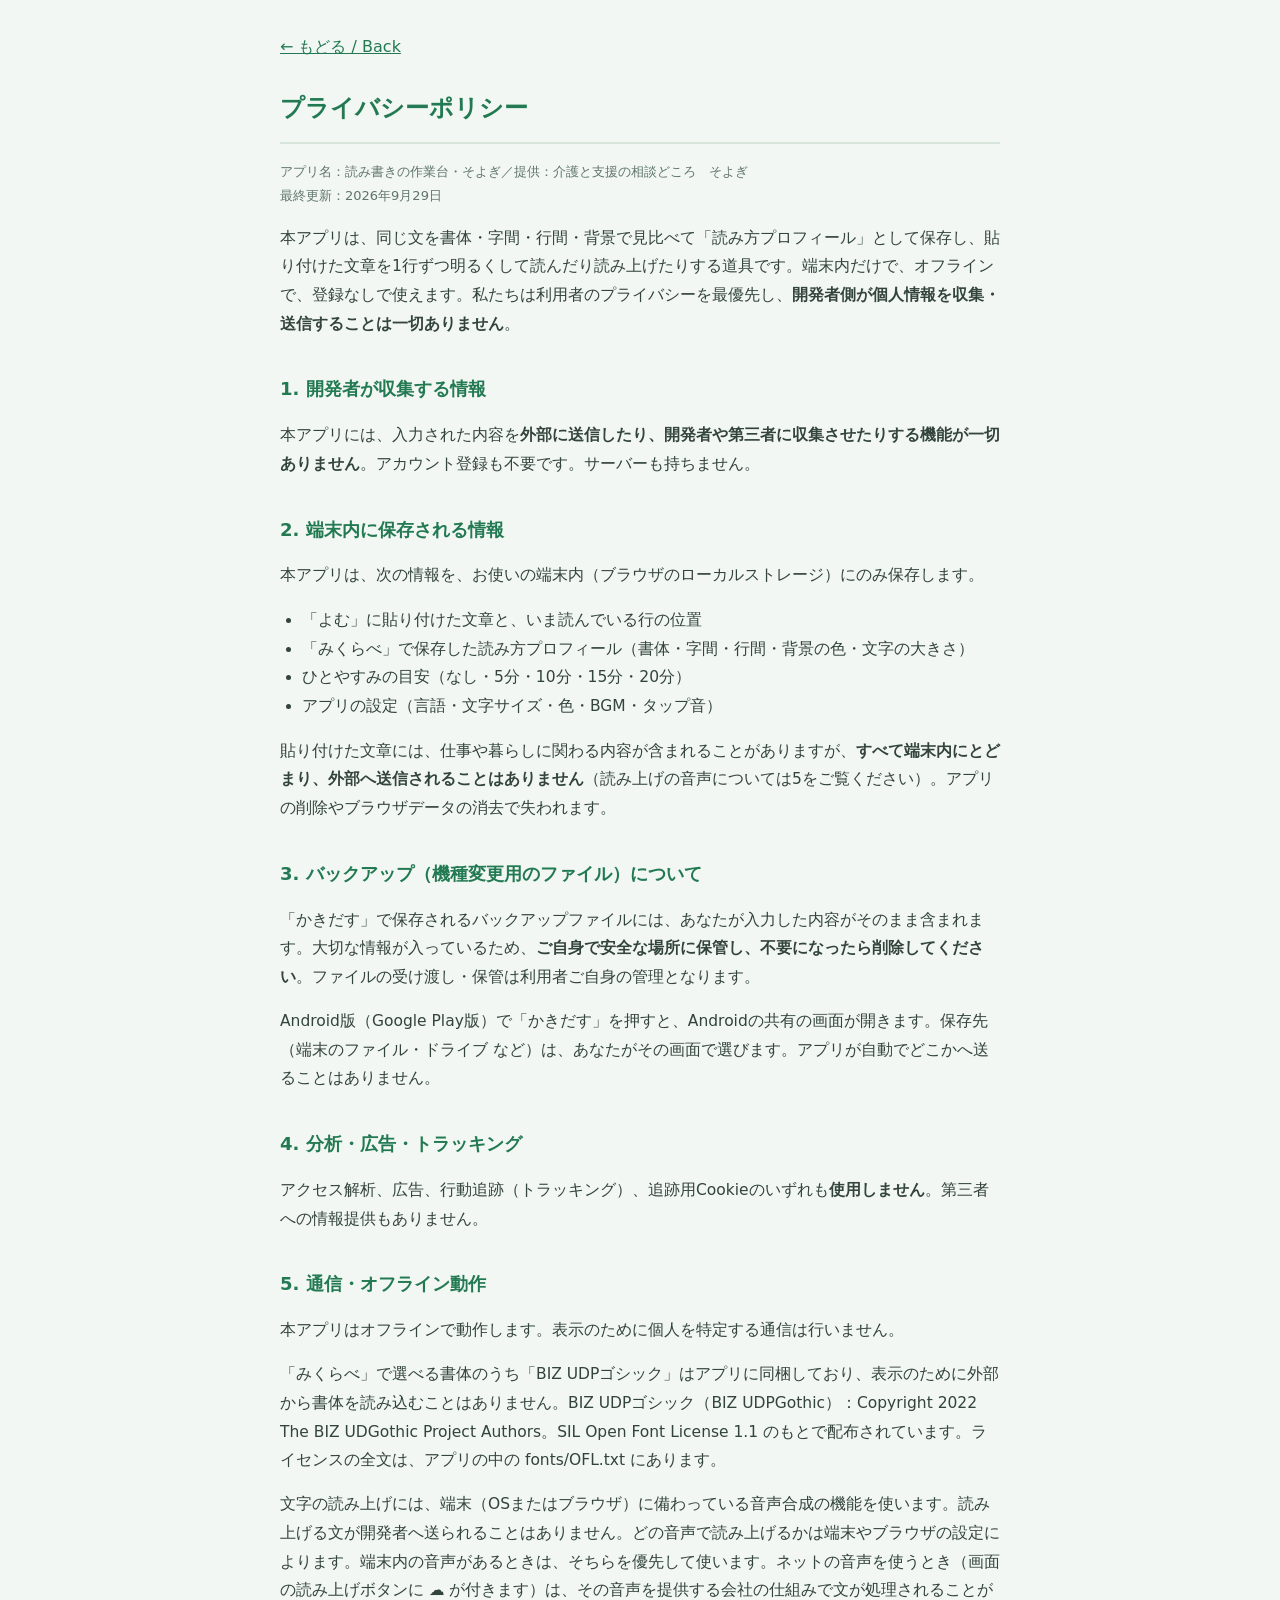
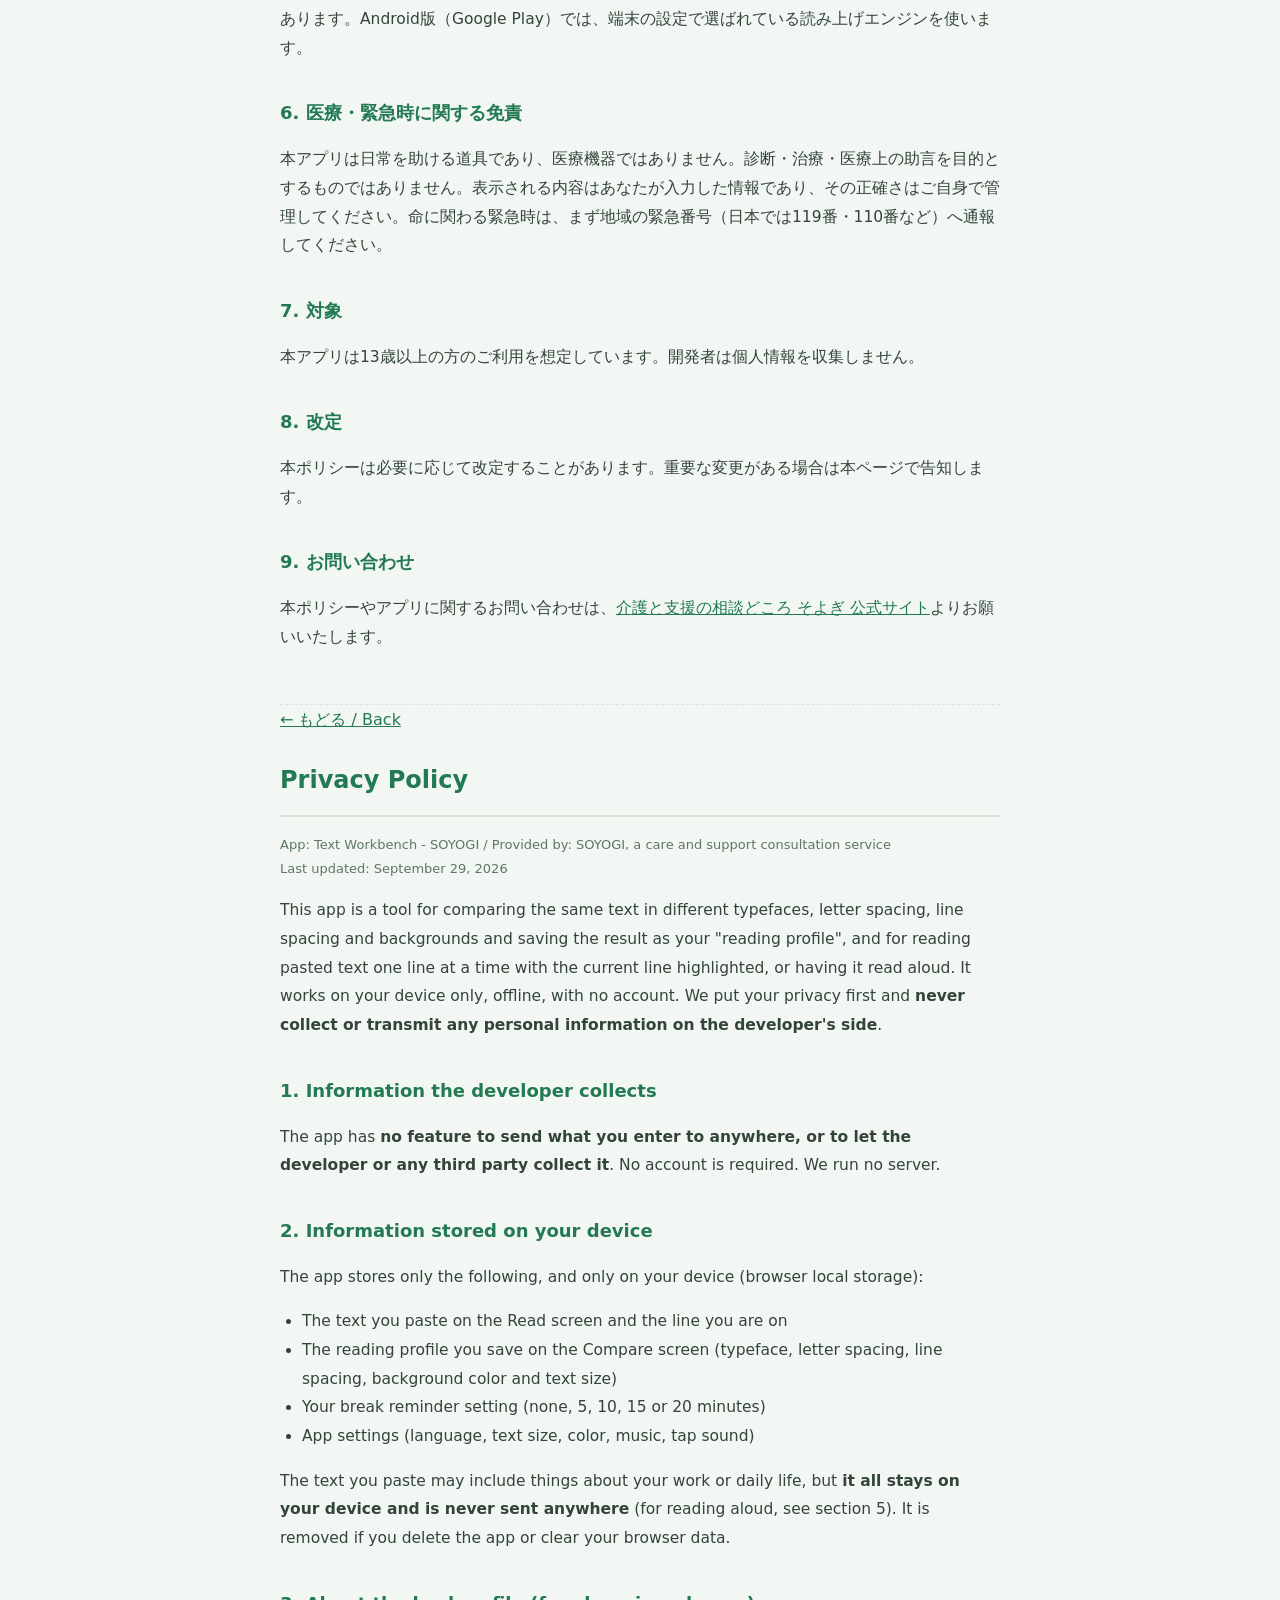
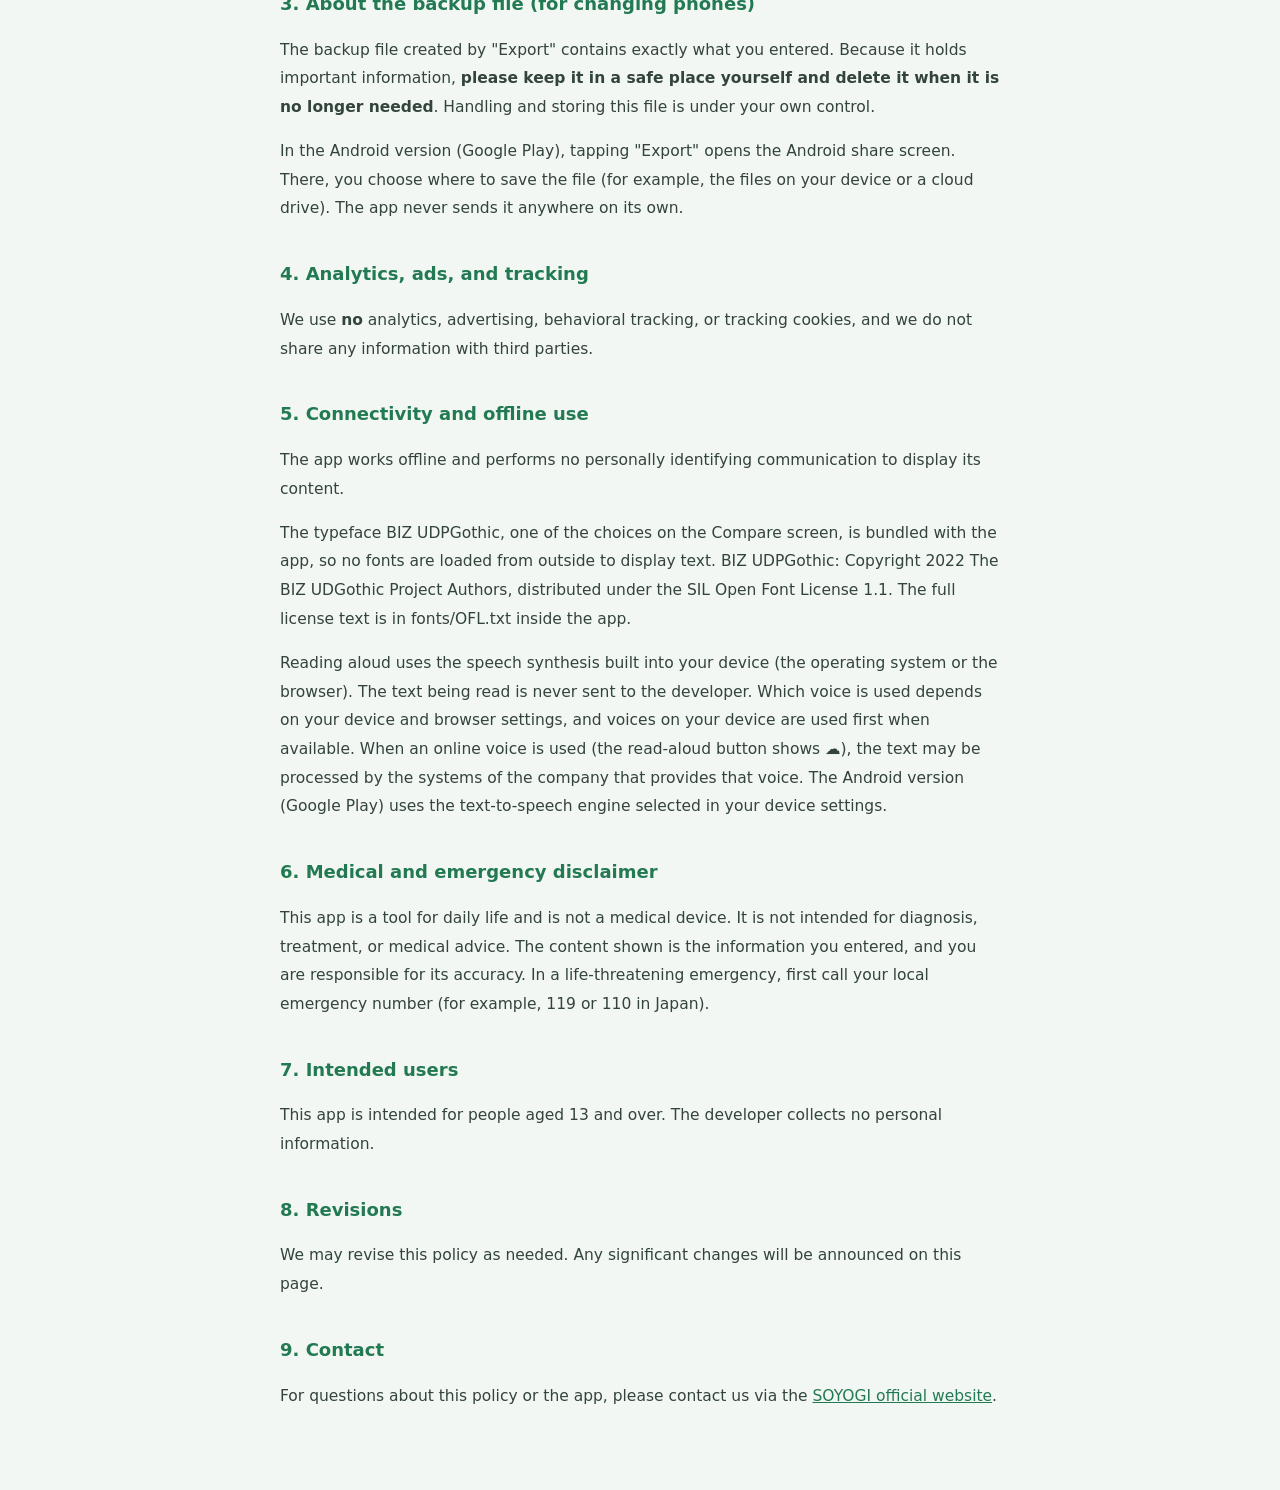
==== commit f6ca1bd9: "web v0.3.3: 本体から同期 Co-Authored-By: Claude Opus 5.5 <noreply@anthropic.com>" ====
--- a/privacy.html
+++ b/privacy.html
@@ -44,6 +44,7 @@
 
   <h2>3. バックアップ（機種変更用のファイル）について</h2>
   <p>「かきだす」で保存されるバックアップファイルには、あなたが入力した内容がそのまま含まれます。大切な情報が入っているため、<strong>ご自身で安全な場所に保管し、不要になったら削除してください</strong>。ファイルの受け渡し・保管は利用者ご自身の管理となります。</p>
+  <p>Android版（Google Play版）で「かきだす」を押すと、Androidの共有の画面が開きます。保存先（端末のファイル・ドライブ など）は、あなたがその画面で選びます。アプリが自動でどこかへ送ることはありません。</p>
 
   <h2>4. 分析・広告・トラッキング</h2>
   <p>アクセス解析、広告、行動追跡（トラッキング）、追跡用Cookieのいずれも<strong>使用しません</strong>。第三者への情報提供もありません。</p>
@@ -88,6 +89,7 @@
 
   <h2>3. About the backup file (for changing phones)</h2>
   <p>The backup file created by "Export" contains exactly what you entered. Because it holds important information, <strong>please keep it in a safe place yourself and delete it when it is no longer needed</strong>. Handling and storing this file is under your own control.</p>
+  <p>In the Android version (Google Play), tapping "Export" opens the Android share screen. There, you choose where to save the file (for example, the files on your device or a cloud drive). The app never sends it anywhere on its own.</p>
 
   <h2>4. Analytics, ads, and tracking</h2>
   <p>We use <strong>no</strong> analytics, advertising, behavioral tracking, or tracking cookies, and we do not share any information with third parties.</p>
